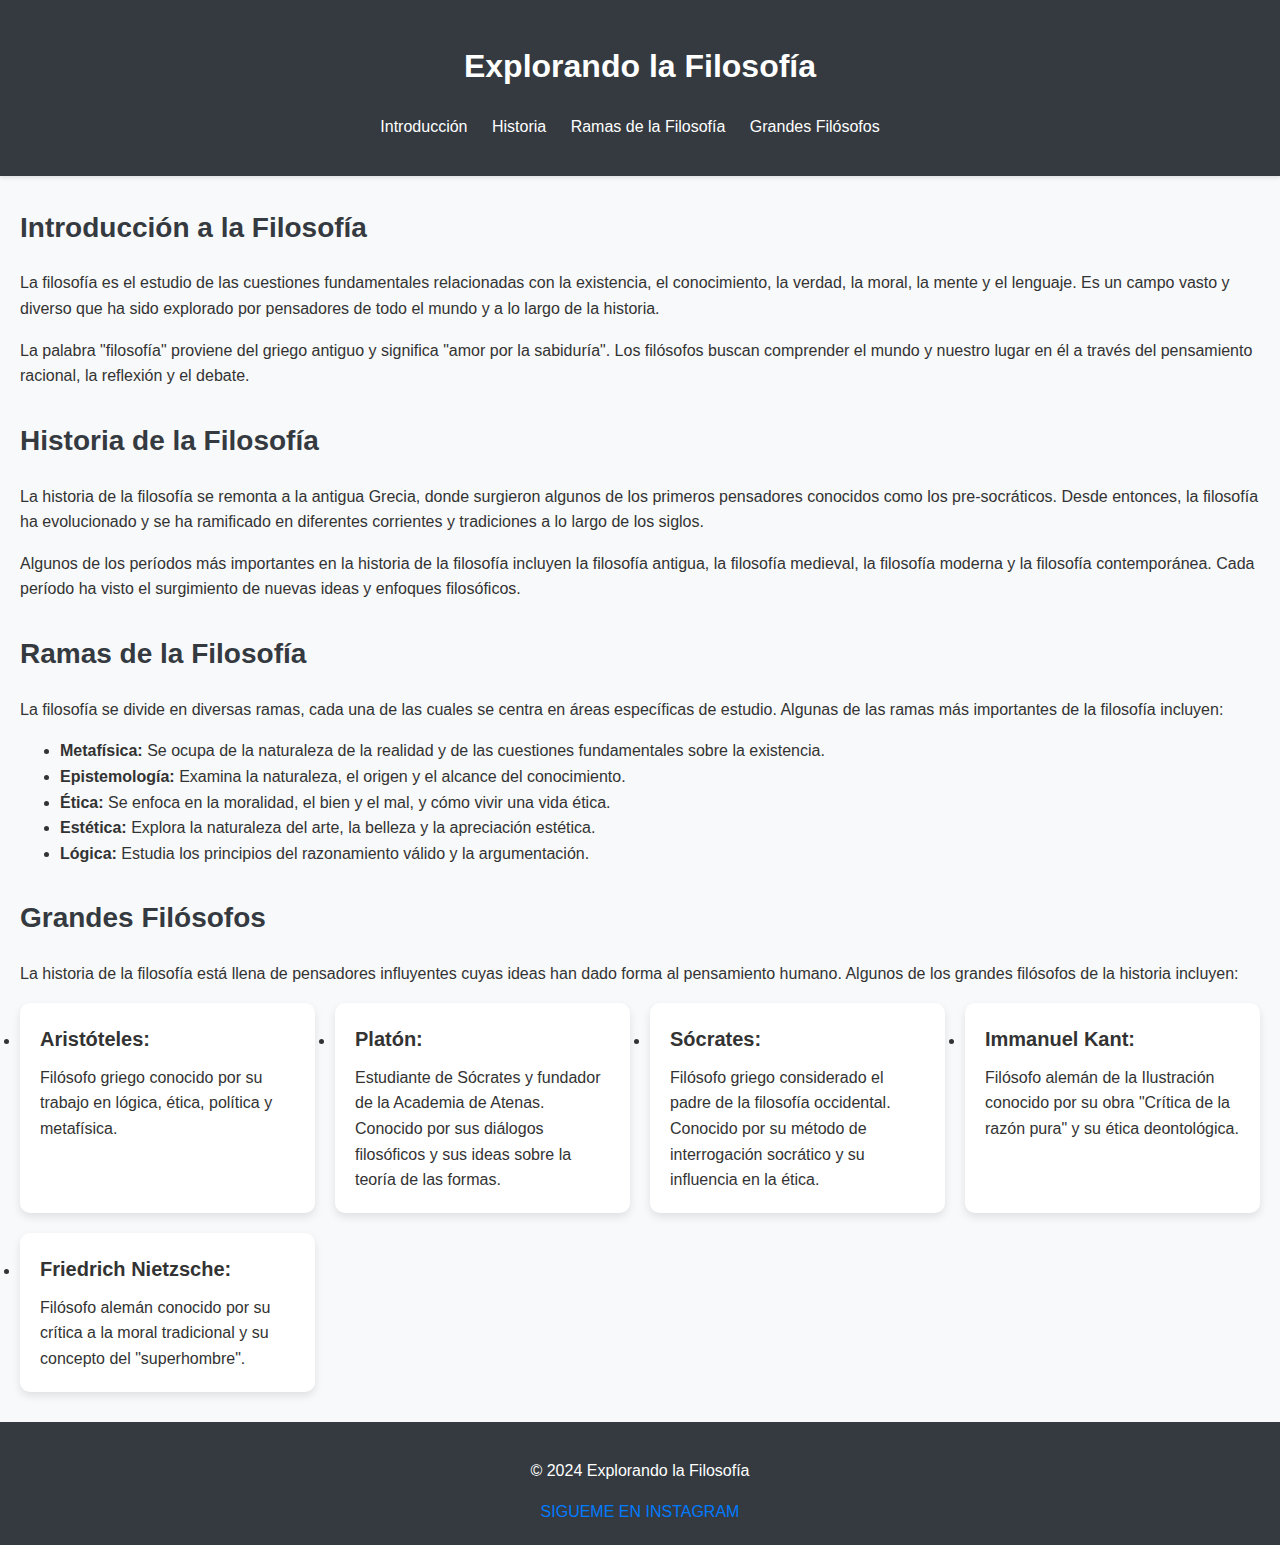
==== index.html @ 15bbc002 "Filosofía" ====
<!DOCTYPE html>
<html lang="es">
<head>
    <meta charset="UTF-8">
    <meta name="viewport" content="width=device-width, initial-scale=1.0">
    <meta name="keywords" content="Metafísica, Epistemología, Lógica, Ontología, Ética, Estética, Cosmología, Gnoseología, Axiología, Dialéctica, Hermenéutica, Existencialismo, Idealismo, Realismo, Racionalismo, Empirismo, Positivismo, Pragmatismo, Humanismo, Escolasticismo.">
    <meta name="description" content="Sumérgete en un viaje fascinante a través de las complejidades del pensamiento humano con conceptos filosóficos que abarcan desde la Metafísica, que explora la naturaleza del ser y la realidad, hasta la Epistemología, que indaga en la naturaleza y el alcance del conocimiento humano. Descubre la Lógica, la herramienta fundamental para el razonamiento válido y la argumentación sólida, y adéntrate en la Ontología, que busca comprender la naturaleza del ser y la existencia.
    Explora los fundamentos morales y éticos de la conducta humana en la Ética, y contempla la belleza y el significado en el mundo del arte y la experiencia estética. Contempla el vasto cosmos y sus misterios en la Cosmología, y reflexiona sobre la naturaleza del conocimiento y la percepción en la Gnoseología.
    Analiza los valores y principios en la Axiología, y examina las contradicciones y tensiones en el pensamiento a través de la Dialéctica. Interpretar textos y comprender su significado profundo en la Hermenéutica, y reflexiona sobre la existencia individual y la libertad en el Existencialismo.
    Explora diferentes perspectivas sobre la realidad en el Idealismo y el Realismo, y analiza la primacía de la razón en el Racionalismo, así como la importancia de la experiencia sensorial en el Empirismo. Reflexiona sobre la naturaleza del conocimiento y la ciencia en el Positivismo, y considera la utilidad y eficacia de las acciones en el Pragmatismo.
    Abraza la dignidad y el potencial humano en el Humanismo, y explora la riqueza del pensamiento medieval en el Escolasticismo. Estos son solo algunos de los muchos temas que te invitan a explorar el vasto y fascinante mundo de la filosofía, donde la mente humana busca comprender su lugar en el universo y su relación con los demás y consigo misma.">
    <meta name="author" content="Fares Dahel Briche">
    <title>Explorando la Filosofía</title>
    <link rel="stylesheet" href="cssstyles.css">
</head>
<body>

    <header>
        <h1>Explorando la Filosofía</h1>
        <nav>
            <ul>
                <li><a href="#introduccion">Introducción</a></li>
                <li><a href="#historia">Historia</a></li>
                <li><a href="#ramas">Ramas de la Filosofía</a></li>
                <li><a href="#autores">Grandes Filósofos</a></li>
            </ul>
        </nav>
    </header>

    <main>
        <section id="introduccion">
            <h2>Introducción a la Filosofía</h2>
            <p>La filosofía es el estudio de las cuestiones fundamentales relacionadas con la existencia, el conocimiento, la verdad, la moral, la mente y el lenguaje. Es un campo vasto y diverso que ha sido explorado por pensadores de todo el mundo y a lo largo de la historia.</p>
            <p>La palabra "filosofía" proviene del griego antiguo y significa "amor por la sabiduría". Los filósofos buscan comprender el mundo y nuestro lugar en él a través del pensamiento racional, la reflexión y el debate.</p>
        </section>

        <section id="historia">
            <h2>Historia de la Filosofía</h2>
            <p>La historia de la filosofía se remonta a la antigua Grecia, donde surgieron algunos de los primeros pensadores conocidos como los pre-socráticos. Desde entonces, la filosofía ha evolucionado y se ha ramificado en diferentes corrientes y tradiciones a lo largo de los siglos.</p>
            <p>Algunos de los períodos más importantes en la historia de la filosofía incluyen la filosofía antigua, la filosofía medieval, la filosofía moderna y la filosofía contemporánea. Cada período ha visto el surgimiento de nuevas ideas y enfoques filosóficos.</p>
        </section>

        <section id="ramas">
            <h2>Ramas de la Filosofía</h2>
            <p>La filosofía se divide en diversas ramas, cada una de las cuales se centra en áreas específicas de estudio. Algunas de las ramas más importantes de la filosofía incluyen:</p>
            <ul>
                <li><strong>Metafísica:</strong> Se ocupa de la naturaleza de la realidad y de las cuestiones fundamentales sobre la existencia.</li>
                <li><strong>Epistemología:</strong> Examina la naturaleza, el origen y el alcance del conocimiento.</li>
                <li><strong>Ética:</strong> Se enfoca en la moralidad, el bien y el mal, y cómo vivir una vida ética.</li>
                <li><strong>Estética:</strong> Explora la naturaleza del arte, la belleza y la apreciación estética.</li>
                <li><strong>Lógica:</strong> Estudia los principios del razonamiento válido y la argumentación.</li>
                
            </ul>
        </section>

        <section id="autores">
            <h2>Grandes Filósofos</h2>
            <p>La historia de la filosofía está llena de pensadores influyentes cuyas ideas han dado forma al pensamiento humano. Algunos de los grandes filósofos de la historia incluyen:</p>
            <ul>
                <li><strong>Aristóteles:</strong> Filósofo griego conocido por su trabajo en lógica, ética, política y metafísica.</li>
                <li><strong>Platón:</strong> Estudiante de Sócrates y fundador de la Academia de Atenas. Conocido por sus diálogos filosóficos y sus ideas sobre la teoría de las formas.</li>
                <li><strong>Sócrates:</strong> Filósofo griego considerado el padre de la filosofía occidental. Conocido por su método de interrogación socrático y su influencia en la ética.</li>
                <li><strong>Immanuel Kant:</strong> Filósofo alemán de la Ilustración conocido por su obra "Crítica de la razón pura" y su ética deontológica.</li>
                <li><strong>Friedrich Nietzsche:</strong> Filósofo alemán conocido por su crítica a la moral tradicional y su concepto del "superhombre".</li>
                
            </ul>
        </section>
    </main>

    <footer>
        <p>&copy; 2024 Explorando la Filosofía</p>
        <a href="https://www.instagram.com/faaress.7/">SIGUEME EN INSTAGRAM</a>

    </footer>

    <script src="script.js"></script>
</body>
</html>
---- cssstyles.css ----
/* Estilos generales */
body {
    font-family: 'Montserrat', sans-serif;
    margin: 0;
    padding: 0;
    background-color: #f8f9fa;
    color: #333;
    line-height: 1.6;
    transition: background-color 0.3s ease; /* Transición suave del color de fondo */
}

/* Encabezado */
header {
    background-color: #343a40;
    color: #fff;
    padding: 20px;
    text-align: center;
    margin-bottom: 30px;
    box-shadow: 0 2px 4px rgba(0, 0, 0, 0.1);
    transition: background-color 0.3s ease, box-shadow 0.3s ease; /* Transiciones suaves */
}

/* Logo en el encabezado */
header img {
    width: 100px;
}

/* Barra de navegación */
nav ul {
    list-style: none;
    padding: 0;
}

nav ul li {
    display: inline;
    margin-right: 20px;
}

nav ul li a {
    color: #fff;
    text-decoration: none;
    transition: color 0.3s ease; /* Transición suave del color de texto */
}

nav ul li a:hover {
    color: #ffc107;
}

/* Contenido principal */
main {
    padding: 0 20px;
}

section {
    margin-bottom: 30px;
}

/* Títulos */
h2 {
    color: #343a40;
    font-size: 28px;
    margin-bottom: 20px;
}

/* Párrafos */
p {
    font-size: 16px;
}

/* Enlaces */
a {
    color: #007bff;
    text-decoration: none;
    transition: color 0.3s ease;
}

a:hover {
    color: #0056b3;
}

/* Lista de autores */
#autores ul {
    display: grid;
    grid-template-columns: repeat(auto-fit, minmax(250px, 1fr));
    gap: 20px;
    padding: 0;
}

#autores ul li {
    background-color: #fff;
    padding: 20px;
    border-radius: 10px;
    box-shadow: 0 4px 8px rgba(0, 0, 0, 0.1);
    transition: transform 0.3s ease;
}

#autores ul li:hover {
    transform: translateY(-5px);
}

#autores ul li strong {
    display: block;
    font-size: 20px;
    margin-bottom: 10px;
}

/* Pie de página */
footer {
    background-color: #343a40;
    color: #fff;
    padding: 20px;
    text-align: center;
}

/* Estilos para la pantalla de inicio */
#inicio {
    background-image: url('imagenes/imagen\ de\ la\ filosofia.jpg');
    background-size: cover;
    background-position: center;
    height: 100vh;
    display: flex;
    flex-direction: column;
    justify-content: center;
    align-items: center;
    text-align: center;
    color: #fff;
}

#inicio h1 {
    font-size: 48px;
    margin-bottom: 20px;
}

#inicio p {
    font-size: 20px;
    max-width: 600px;
    margin-bottom: 30px;
}

/* Efectos especiales */
.btn {
    display: inline-block;
    padding: 10px 20px;
    background-color: #007bff;
    color: #fff;
    text-decoration: none;
    border-radius: 5px;
    transition: background-color 0.3s ease;
}

.btn:hover {
    background-color: #0056b3;
    transform: translateY(-2px); /* Efecto de levantamiento al pasar el mouse */
    box-shadow: 0 4px 8px rgba(0, 0, 0, 0.2); /* Sombra más pronunciada */
}

.fade-in {
    animation: fadeIn ease 1s;
}

@keyframes fadeIn {
    0% {
        opacity: 0;
    }
    100% {
        opacity: 1;
    }
}
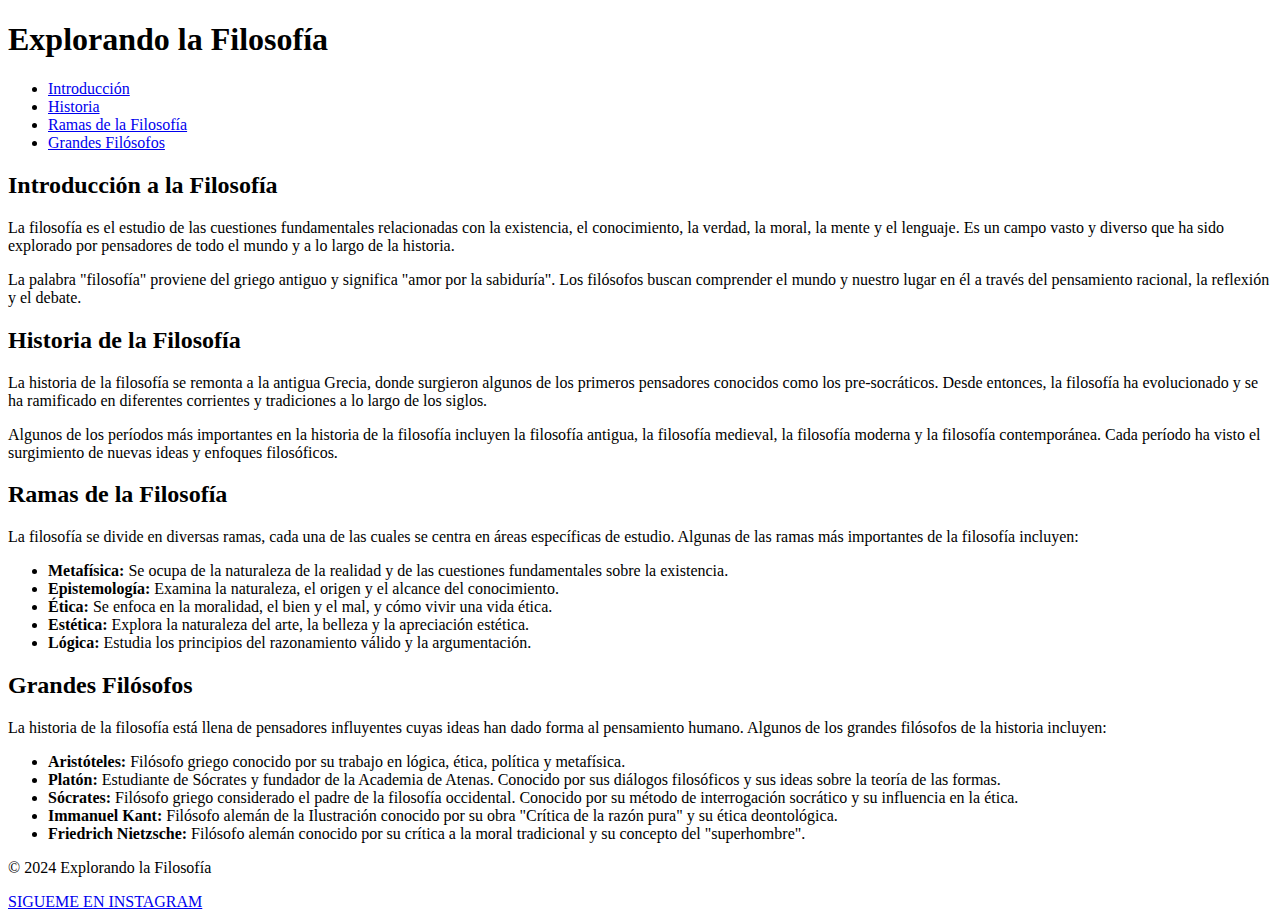
==== commit 72b0efd7: "Update index.html" ====
--- a/index.html
+++ b/index.html
@@ -10,6 +10,8 @@
     Explora diferentes perspectivas sobre la realidad en el Idealismo y el Realismo, y analiza la primacía de la razón en el Racionalismo, así como la importancia de la experiencia sensorial en el Empirismo. Reflexiona sobre la naturaleza del conocimiento y la ciencia en el Positivismo, y considera la utilidad y eficacia de las acciones en el Pragmatismo.
     Abraza la dignidad y el potencial humano en el Humanismo, y explora la riqueza del pensamiento medieval en el Escolasticismo. Estos son solo algunos de los muchos temas que te invitan a explorar el vasto y fascinante mundo de la filosofía, donde la mente humana busca comprender su lugar en el universo y su relación con los demás y consigo misma.">
     <meta name="author" content="Fares Dahel Briche">
+    <meta name="google-adsense-account" content="ca-pub-6421301276443992">
+    <meta name="google-site-verification" content="hf4PIhdeRkd5jvrmukMVveK2X40eyPRMdMVgECv739g" />
     <title>Explorando la Filosofía</title>
     <link rel="stylesheet" href="cssstyles.css">
 </head>
@@ -74,6 +76,9 @@
     </footer>
 
     <script src="script.js"></script>
+    <script async src="https://pagead2.googlesyndication.com/pagead/js/adsbygoogle.js?client=ca-pub-6421301276443992"
+     crossorigin="anonymous"></script>
+
 </body>
 </html>
 
